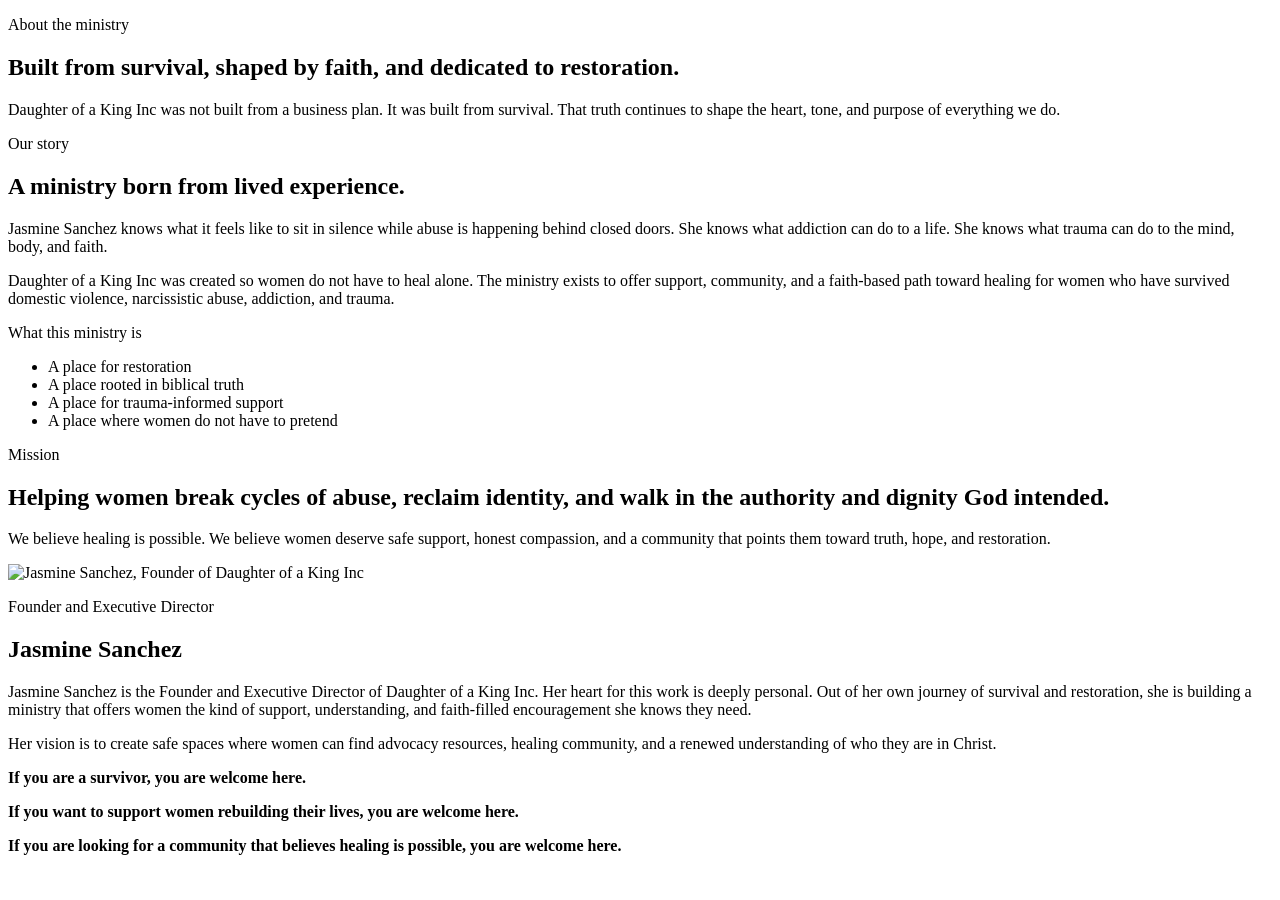
==== about.html @ ed988efc "Add files via upload" ====
<!DOCTYPE html>
<html lang="en">
<head>
<meta charset="UTF-8">
<meta name="viewport" content="width=device-width, initial-scale=1.0">

<title>About | Daughter of a King Inc</title>

<meta name="description" content="Learn the story and mission behind Daughter of a King Inc, a faith-based nonprofit supporting women healing from abuse, addiction, and trauma.">

<meta name="author" content="Daughter of a King Inc">

<link rel="canonical" href="https://doakministries.org/about">

<link rel="icon" type="image/png" href="/DOAK-Favicon.png">

<link rel="preconnect" href="https://fonts.googleapis.com">
<link rel="preconnect" href="https://fonts.gstatic.com" crossorigin>

<link href="https://fonts.googleapis.com/css2?family=Inter:wght@400;500;600;700&family=Cormorant+Garamond:wght@500;600;700&display=swap" rel="stylesheet">

<link rel="stylesheet" href="/css/styles.css">

<!-- Open Graph / Facebook -->
<meta property="og:title" content="About | Daughter of a King Inc">
<meta property="og:description" content="Learn about the mission of Daughter of a King and the heart behind helping women find healing, restoration, and freedom through faith.">
<meta property="og:type" content="website">
<meta property="og:url" content="https://doakministries.org/about">
<meta property="og:image" content="https://doakministries.org/images/opengraph_doaklogo.png">
<meta property="og:image:width" content="1200">
<meta property="og:image:height" content="630">

<!-- Twitter Cards -->
<meta name="twitter:card" content="summary_large_image">
<meta name="twitter:title" content="About | Daughter of a King Inc">
<meta name="twitter:description" content="Learn about the mission of Daughter of a King and the heart behind helping women find healing, restoration, and freedom through faith.">
<meta name="twitter:image" content="https://doakministries.org/images/opengraph_doaklogo.png">

<!-- Structured Data -->
<script type="application/ld+json">
{
 "@context": "https://schema.org",
 "@type": "AboutPage",
 "name": "About Daughter of a King Inc",
 "url": "https://doakministries.org/about",
 "isPartOf": {
   "@type": "WebSite",
   "name": "Daughter of a King Inc",
   "url": "https://doakministries.org"
 }
}
</script>

</head>
<body>
  <div class="site-shell">
    <div id="header"></div>

    <main>
      <section class="page-hero">
        <div class="container narrow centered">
          <p class="eyebrow">About the ministry</p>
          <h1>Built from survival, shaped by faith, and dedicated to restoration.</h1>
          <p class="lead">
            Daughter of a King Inc was not built from a business plan. It was built from survival.
            That truth continues to shape the heart, tone, and purpose of everything we do.
          </p>
        </div>
      </section>

      <section class="section">
        <div class="container split-grid about-grid">
          <div>
            <p class="section-label">Our story</p>
            <h2>A ministry born from lived experience.</h2>
            <p>
              Jasmine Sanchez knows what it feels like to sit in silence while abuse is happening behind closed doors.
              She knows what addiction can do to a life. She knows what trauma can do to the mind, body, and faith.
            </p>
            <p>
              Daughter of a King Inc was created so women do not have to heal alone. The ministry exists to offer
              support, community, and a faith-based path toward healing for women who have survived domestic violence,
              narcissistic abuse, addiction, and trauma.
            </p>
          </div>
          <aside class="panel soft-panel">
            <p class="section-label">What this ministry is</p>
            <ul class="feature-list compact">
              <li>A place for restoration</li>
              <li>A place rooted in biblical truth</li>
              <li>A place for trauma-informed support</li>
              <li>A place where women do not have to pretend</li>
            </ul>
          </aside>
        </div>
      </section>

      <section class="section section-tint">
        <div class="container narrow centered">
          <p class="section-label">Mission</p>
          <h2>Helping women break cycles of abuse, reclaim identity, and walk in the authority and dignity God intended.</h2>
          <p class="section-intro">
            We believe healing is possible. We believe women deserve safe support, honest compassion, and a community
            that points them toward truth, hope, and restoration.
          </p>
        </div>
      </section>

      <section class="section">
  <div class="container split-grid align-center">

    <div>
      <img src="images/JasminePhoto.jpg"
           alt="Jasmine Sanchez, Founder of Daughter of a King Inc"
           class="founder-photo">
    </div>

    <div>
      <p class="section-label">Founder and Executive Director</p>
      <h2>Jasmine Sanchez</h2>

      <p>
        Jasmine Sanchez is the Founder and Executive Director of Daughter of a King Inc.
        Her heart for this work is deeply personal. Out of her own journey of survival
        and restoration, she is building a ministry that offers women the kind of support,
        understanding, and faith-filled encouragement she knows they need.
      </p>

      <p>
        Her vision is to create safe spaces where women can find advocacy resources,
        healing community, and a renewed understanding of who they are in Christ.
      </p>

      <p><strong>If you are a survivor, you are welcome here.</strong></p>

      <p><strong>If you want to support women rebuilding their lives, you are welcome here.</strong></p>

      <p><strong>If you are looking for a community that believes healing is possible, you are welcome here.</strong></p>

    </div>

  </div>
</section>

<div id="footer"></div>

  </div>
  <script src="js/script.js"></script>

</body>
</html>
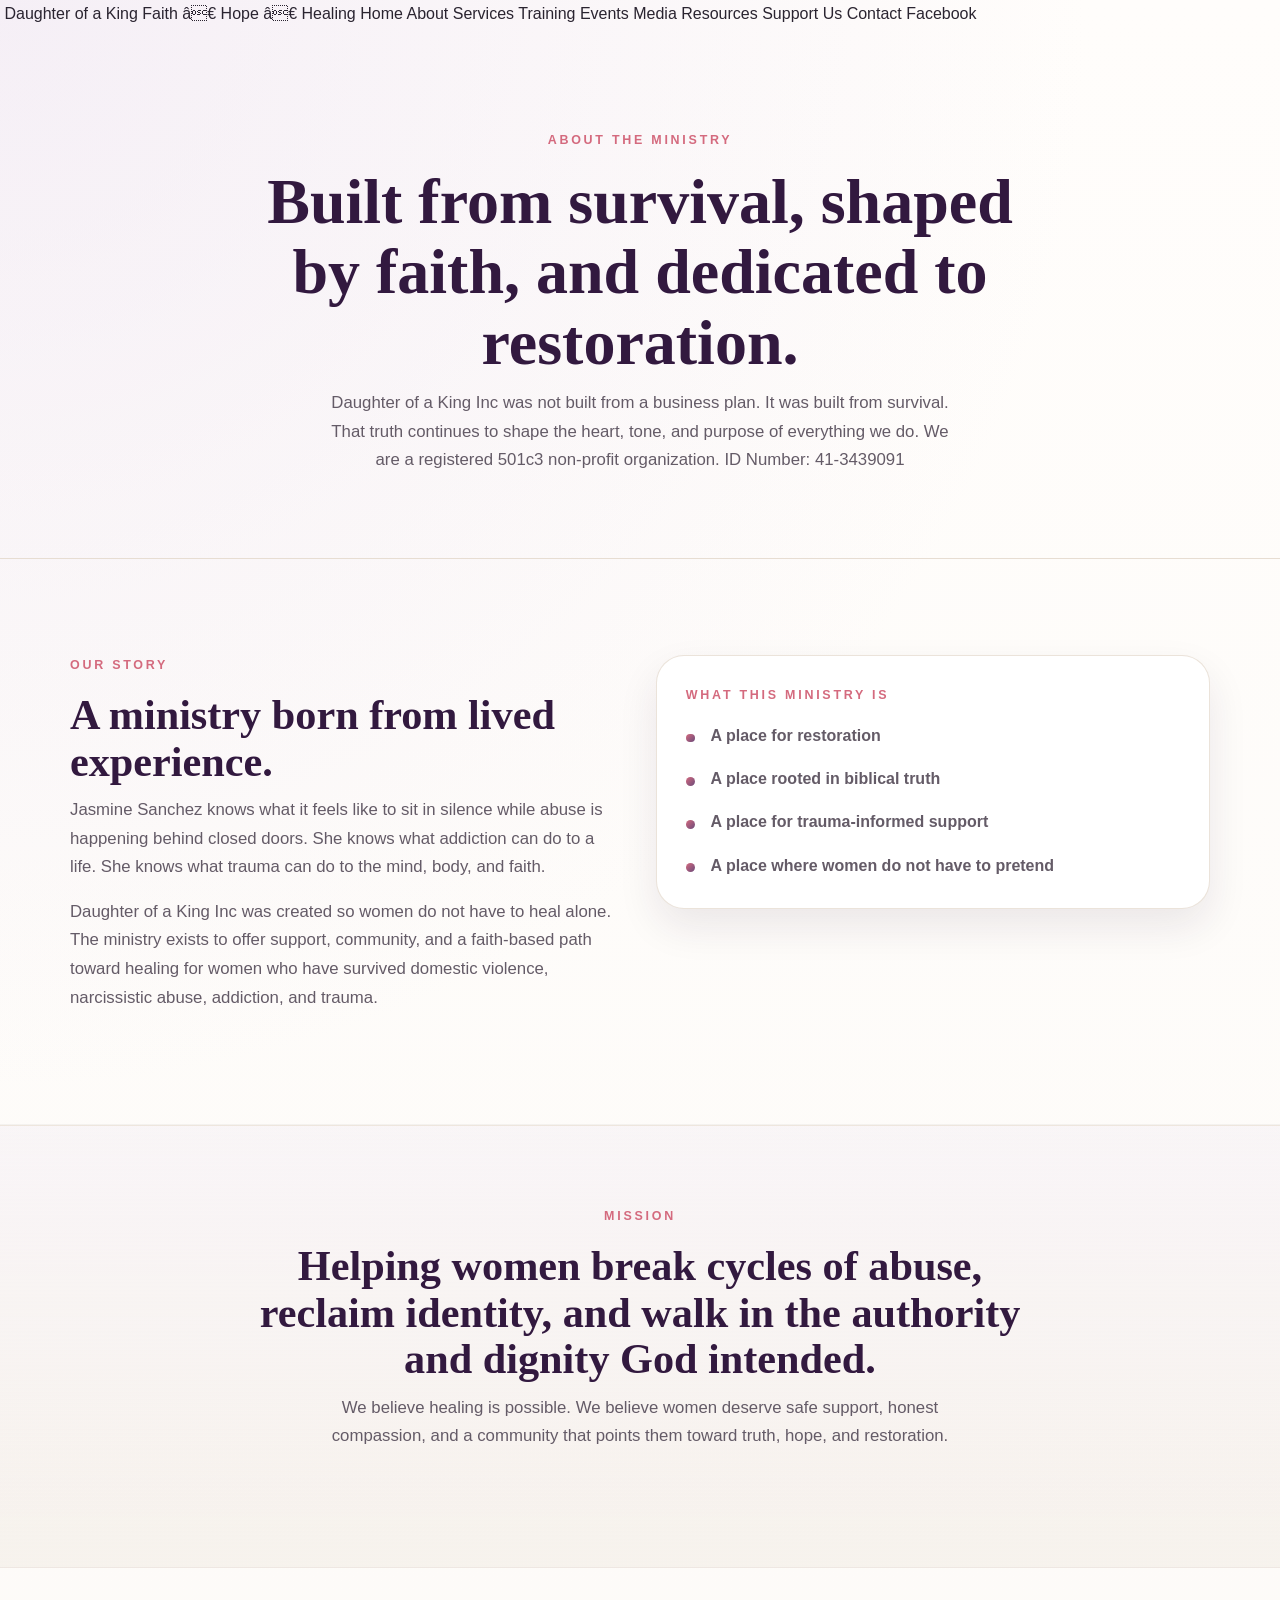
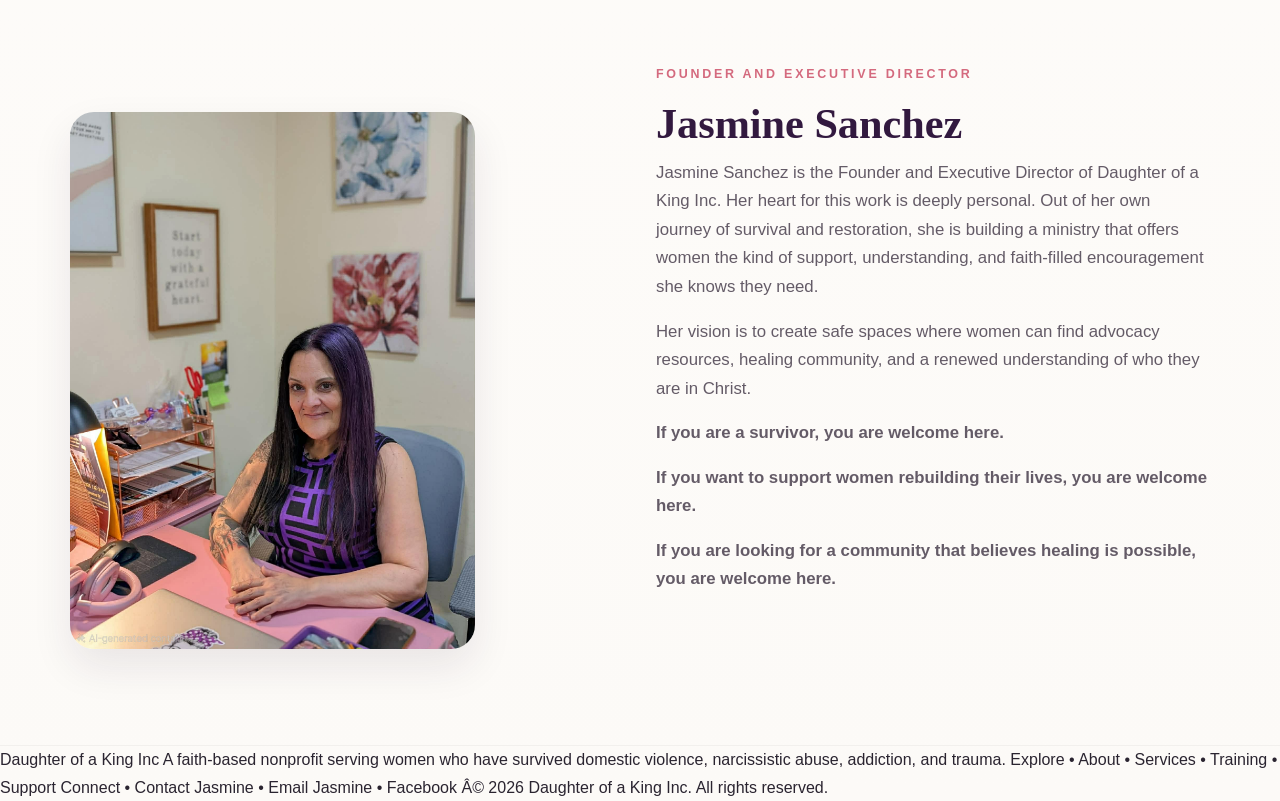
==== commit 15f88530: "Update about.html" ====
--- a/about.html
+++ b/about.html
@@ -63,7 +63,7 @@
           <h1>Built from survival, shaped by faith, and dedicated to restoration.</h1>
           <p class="lead">
             Daughter of a King Inc was not built from a business plan. It was built from survival.
-            That truth continues to shape the heart, tone, and purpose of everything we do.
+            That truth continues to shape the heart, tone, and purpose of everything we do. We are a registered 501c3 non-profit organization. ID Number: 41-3439091
           </p>
         </div>
       </section>
--- a/css/styles.css
+++ b/css/styles.css
@@ -0,0 +1,1038 @@
+:root {
+  --bg: #fcfaf7;
+  --surface: #ffffff;
+  --surface-alt: #f7f1f5;
+  --ink: #2a2430;
+  --muted: #645b67;
+  --brand: #6b4a7a;
+  --brand-deep: #32193f;
+  --brand-soft: #efe6f3;
+  --accent: #d46a7e;
+  --line: #e7ddd2;
+  --shadow: 0 18px 40px rgba(44, 24, 56, 0.09);
+  --radius-lg: 28px;
+  --radius-md: 24px;
+  --radius-sm: 18px;
+  --container: 1140px;
+}
+
+* {
+  box-sizing: border-box;
+}
+
+html {
+  scroll-behavior: smooth;
+}
+
+body {
+  margin: 0;
+  font-family: 'Inter', sans-serif;
+  color: var(--ink);
+  background:
+    radial-gradient(circle at top left, rgba(233, 222, 240, 0.45), transparent 40%),
+    linear-gradient(180deg, #fffdfb 0%, var(--bg) 100%);
+  line-height: 1.7;
+
+  -webkit-font-smoothing: antialiased;
+  text-rendering: optimizeLegibility;
+}
+
+a {
+  color: inherit;
+  text-decoration: none;
+}
+
+img {
+  max-width: 100%;
+  display: block;
+}
+
+.founder-photo {
+  width: 100%;
+  max-width: 440px;
+  margin-top: 3rem;
+}
+
+h1, h2, h3, h4 {
+  margin: 0 0 0.7rem;
+  line-height: 1.1;
+  font-family: 'Cormorant Garamond', serif;
+  color: var(--brand-deep);
+}
+
+h1 {
+  font-size: clamp(3rem, 5vw, 5.3rem);
+}
+
+h2 {
+  font-size: clamp(2.1rem, 3.3vw, 3.3rem);
+}
+
+h3 {
+  font-size: 1.7rem;
+}
+
+p {
+  margin: 0 0 1rem;
+  font-size: 1.05rem;
+  color: var(--muted);
+}
+
+ul {
+  margin: 0;
+  padding: 0;
+  list-style: none;
+}
+
+.site-shell {
+  min-height: 100vh;
+}
+
+.container {
+  width: min(var(--container), calc(100% - 2rem));
+  margin: 0 auto;
+}
+
+.narrow {
+  width: min(820px, 100%);
+}
+
+.centered {
+  text-align: center;
+  margin-left: auto;
+  margin-right: auto;
+}
+
+.site-header {
+  position: sticky;
+  top: 0;
+  z-index: 40;
+  background: rgba(252, 250, 247, 0.94);
+  backdrop-filter: blur(18px);
+  border-bottom: 1px solid rgba(231, 221, 210, 0.8);
+}
+
+.header-inner {
+  display: flex;
+  align-items: center;
+  justify-content: space-between;
+  gap: 2rem;
+  min-height: 88px;
+}
+
+/* ============================= */
+/* BRAND / LOGO AREA */
+/* ============================= */
+
+/* Container holding the logo and the text block */
+.brand {
+  display: flex;              /* Places logo and text side-by-side */
+  align-items: flex-start;   /* align text block with top of logo */
+  gap: 1.45rem;               /* Space between logo and title block */
+  min-width: fit-content;     /* Prevents the logo/text from collapsing */
+  flex-shrink: 0;             /* Prevents header nav from squeezing brand */
+}
+
+/* Logo image styling */
+.brand img {
+  width: 56px;                /* Fixed width so header height stays consistent */
+  height: 56px;               /* Keeps logo square */
+  object-fit: contain;        /* Ensures logo scales properly inside box */
+}
+
+
+/* ============================= */
+/* TITLE + TAGLINE BLOCK */
+/* ============================= */
+
+/* Wrapper around "Daughter of a King" and tagline */
+.brand-text {
+  display: flex;              /* Allows vertical stacking of title + tagline */
+  flex-direction: column;     /* Stack title above tagline */
+  align-items: center;        /* Center tagline under the title */
+  transform: translateY(2px);   /* subtle optical alignment adjustment */
+  min-width: 0;               /* Prevents overflow issues in flex layouts */
+}
+
+
+/* ============================= */
+/* MAIN TITLE */
+/* ============================= */
+
+/* "Daughter of a King" styling */
+.brand-name {
+  font-family: "Cormorant Garamond", serif; /* Elegant serif used across site */
+  font-size: 1.8rem;                         /* Large enough to feel like a brand */
+  font-weight: 600;                          /* Slightly bold for readability */
+  letter-spacing: 0.02em;                    /* Subtle spacing for premium feel */
+  color: var(--brand-deep);                  /* Primary dark purple brand color */
+  text-align: center;                        /* Ensures title centers above tagline */
+  white-space: nowrap;                       /* Prevents line break between words */
+  line-height: 1.05;                         /* Tightens vertical spacing above tagline */
+}
+
+
+/* ============================= */
+/* TAGLINE */
+/* ============================= */
+
+/* "Faith ✿ Hope ✿ Healing" line */
+.brand-tag {
+  font-size: 0.72rem;        /* Smaller than title to create hierarchy */
+  letter-spacing: 0.09em;    /* Wide spacing for feminine / airy feel */
+  color: var(--accent);      /* Soft pink accent color */
+  margin-top: 1px;           /* Small gap between title and tagline */
+  text-align: center;        /* Keeps tagline perfectly centered */
+}
+
+
+/* ============================= */
+/* FLOWER SEPARATORS */
+/* ============================= */
+
+/* Decorative flower between Faith / Hope / Healing */
+.flower {
+  color: var(--brand-deep);  /* Uses dark purple to balance pink text */
+  font-size: 0.75em;         /* Slightly smaller so flowers don't dominate */
+  margin: 0 5px;             /* Horizontal spacing around flower */
+  opacity: 0.65;             /* Softens decoration so text remains primary */
+}
+
+/* ============================= */
+/* TOP NAVIGATION */
+/* ============================= */
+
+.site-nav {
+  display: flex;            /* Places navigation links in a horizontal row */
+  align-items: center;      /* Vertically centers links within nav container */
+  gap: 1.1rem;              /* Space between navigation links */
+  flex-wrap: nowrap;        /* Prevents nav items from wrapping to a second line */
+}
+
+.site-nav a {
+  font-weight: 600;
+  font-size: 0.96rem;
+  color: var(--muted);
+  position: relative;
+  transition: color 0.2s ease;
+}
+
+.site-nav a:hover,
+.site-nav a.active {
+  color: var(--brand);
+}
+
+.site-nav a.active::after,
+.site-nav a:hover::after {
+  content: '';
+  position: absolute;
+  left: 0;
+  bottom: -0.35rem;
+  width: 100%;
+  height: 2px;
+  background: linear-gradient(90deg, var(--accent), var(--brand));
+  border-radius: 999px;
+}
+
+.menu-toggle {
+  display: none;
+  background: transparent;
+  border: 0;
+  padding: 0;
+  cursor: pointer;
+}
+
+.menu-toggle span {
+  display: block;
+  width: 24px;
+  height: 2px;
+  background: var(--brand-deep);
+  margin: 5px 0;
+  border-radius: 999px;
+}
+
+.hero-section,
+.page-hero {
+  padding: 6.4rem 0 4.2rem;
+  border-bottom: 1px solid var(--line);
+}
+
+.hero-grid {
+  display: grid;
+  grid-template-columns: minmax(0, 1.25fr) minmax(320px, 0.75fr);
+  gap: 2rem;
+  align-items: center;
+}
+
+.eyebrow,
+.section-label {
+  text-transform: uppercase;
+  letter-spacing: 0.22em;
+  font-size: 0.78rem;
+  font-weight: 700;
+  color: var(--accent);
+  margin-bottom: 1rem;
+}
+
+.lead,
+.section-intro {
+  font-size: 1.05rem;
+  max-width: 640px;
+  margin-left: auto;
+  margin-right: auto;
+}
+
+.hero-copy .lead {
+  max-width: 700px;
+}
+
+.hero-actions,
+.cta-actions {
+  display: flex;
+  flex-wrap: wrap;
+  gap: 0.9rem;
+  margin-top: 2rem;
+}
+
+.btn {
+  display: inline-flex;
+  align-items: center;
+  justify-content: center;
+  padding: 0.95rem 1.4rem;
+  border-radius: 999px;
+  font-weight: 700;
+  letter-spacing: 0.01em;
+  transition: transform 0.2s ease, box-shadow 0.2s ease, background 0.2s ease;
+}
+
+.btn:hover {
+  transform: translateY(-1px);
+}
+
+.btn-primary {
+  background: linear-gradient(135deg, var(--brand), var(--brand-deep));
+  color: #fff;
+  box-shadow: var(--shadow);
+}
+
+.btn-secondary {
+  background: rgba(79, 47, 97, 0.08);
+  color: var(--brand);
+  border: 1px solid rgba(79, 47, 97, 0.14);
+}
+
+.btn-full {
+  width: 100%;
+}
+
+.hero-card,
+.panel,
+.card,
+.cta-card,
+.list-panel,
+.soft-panel,
+.accent-panel,
+.mini-card {
+  border-radius: var(--radius-lg);
+}
+
+.hero-card {
+  position: relative;
+  background: linear-gradient(180deg, rgba(255,255,255,0.96), rgba(247, 241, 250, 0.96));
+  padding: 2rem;
+  box-shadow: var(--shadow);
+  border: 1px solid rgba(233, 222, 240, 0.9);
+}
+
+.quote-mark {
+  font-family: 'Cormorant Garamond', serif;
+  font-size: 5rem;
+  line-height: 0.7;
+  color: rgba(79, 47, 97, 0.18);
+  margin-bottom: 1rem;
+}
+
+.quote-attribution {
+  font-weight: 700;
+  color: var(--brand);
+  margin-bottom: 0;
+}
+
+.section {
+  padding: 6rem 0;
+  border-bottom: 1px solid rgba(0,0,0,0.04);
+}
+
+.section-tint {
+  background: linear-gradient(180deg, rgba(233, 222, 240, 0.22), rgba(244, 238, 231, 0.68));
+  border-top: 1px solid rgba(231, 221, 210, 0.55);
+  border-bottom: 1px solid rgba(231, 221, 210, 0.55);
+}
+
+/* New purple section on index.html */
+
+.section-purple {
+  background:
+    radial-gradient(circle at top, rgba(255,255,255,0.08), transparent 55%),
+    linear-gradient(
+      180deg,
+      rgba(107, 74, 122, 0.85) 0%,
+      var(--brand) 40%,
+      var(--brand-deep) 100%
+    );
+
+  border-top: 1px solid rgba(255,255,255,0.12);
+  border-bottom: 1px solid rgba(255,255,255,0.12);
+}
+
+.section-purple h2 {
+  color: #ffffff;
+}
+
+.section-purple .section-label {
+  color: var(--accent);
+  text-shadow:
+    0 1px 0 rgba(50, 25, 63, 0.6),
+    0 2px 3px rgba(50, 25, 63, 0.35);
+}
+
+/* white text for intro text in the section */
+.section-purple > .container > p {
+  color: rgba(255,255,255,0.85);
+}
+
+/* cards stay white */
+.section-purple .card {
+  background: var(--surface);
+  color: var(--ink);
+}
+
+/* restore normal text color inside cards */
+.section-purple .card p {
+  color: var(--muted);
+}
+
+.section-heading {
+  margin-bottom: 2rem;
+}
+
+/* End New purple section on index.html */
+
+.cards {
+  display: grid;
+  gap: 1.35rem;
+}
+
+.three-up {
+  grid-template-columns: repeat(3, minmax(0, 1fr));
+}
+
+.card,
+.panel,
+.list-panel,
+.soft-panel {
+  background: var(--surface);
+  box-shadow: var(--shadow);
+  border: 1px solid rgba(231, 221, 210, 0.82);
+}
+
+.card {
+  padding: 1.65rem;
+}
+
+.card h2,
+.card h3 {
+  font-size: 1.9rem;
+}
+
+.split-grid,
+.footer-grid {
+  display: grid;
+  gap: 2rem;
+}
+
+.split-grid {
+  grid-template-columns: repeat(2, minmax(0, 1fr));
+  align-items: start;
+}
+
+/* Founder section */
+
+.founder-photo {
+  width: 100%;
+  max-width: 405px;
+  border-radius: var(--radius-md);
+  box-shadow: var(--shadow);
+}
+
+/* improve vertical rhythm in founder text */
+
+.split-grid.align-start h2 {
+  margin-top: 0.35rem;
+}
+
+.split-grid.align-start p {
+  margin-bottom: 1.1rem;
+}
+
+/* emphasize welcome lines */
+
+.split-grid.align-start p strong {
+  color: var(--brand-deep);
+  font-weight: 600;
+    display: block;
+    margin-top: 1rem;
+}
+
+.align-start {
+  align-items: start;
+}
+
+.list-panel,
+.soft-panel,
+.panel {
+  padding: 1.8rem;
+}
+
+.feature-list {
+  display: grid;
+  gap: 1rem;
+}
+
+.feature-list li {
+  position: relative;
+  padding-left: 1.55rem;
+  color: var(--muted);
+  font-weight: 500;
+}
+
+.feature-list li::before {
+  content: '';
+  position: absolute;
+  left: 0;
+  top: 0.72rem;
+  width: 0.55rem;
+  height: 0.55rem;
+  border-radius: 999px;
+  background: linear-gradient(135deg, var(--accent), var(--brand));
+}
+
+.compact li {
+  font-weight: 600;
+}
+
+.accent-panel {
+  background: linear-gradient(135deg, var(--brand) 0%, var(--brand-deep) 100%);
+  color: rgba(255,255,255,0.9);
+  padding: 2rem;
+  box-shadow: 0 18px 40px rgba(79, 47, 97, 0.25);
+  border: 1px solid rgba(255,255,255,0.15);
+}
+
+.accent-panel h2,
+.accent-panel p,
+.accent-panel .text-link {
+  color: #fff;
+}
+
+.accent-panel .section-label {
+  color: var(--accent);
+    text-shadow:
+    0 1px 0 rgba(50, 25, 63, 0.6),
+    0 2px 4px rgba(50, 25, 63, 0.35);
+}
+
+.light {
+  color: rgba(255, 255, 255, 0.74);
+}
+
+.cta-card {
+  background: linear-gradient(135deg, rgba(255,255,255,0.96), rgba(244, 238, 231, 0.96));
+  box-shadow: var(--shadow);
+  border: 1px solid rgba(231, 221, 210, 0.88);
+  padding: 2rem;
+  display: grid;
+  grid-template-columns: 1.4fr auto;
+  gap: 1.5rem;
+  align-items: center;
+}
+
+.text-link {
+  color: var(--brand);
+  font-weight: 700;
+  display: inline-block;
+  margin-top: 0.5rem;
+}
+
+.stacked-cards {
+  display: grid;
+  gap: 1rem;
+}
+
+.mini-card {
+  background: var(--surface);
+  border: 1px solid rgba(231, 221, 210, 0.78);
+  box-shadow: var(--shadow);
+  padding: 1.1rem 1.2rem;
+  color: var(--muted);
+}
+
+.site-footer {
+  padding: 3.4rem 0;
+  border-top: 1px solid rgba(231, 221, 210, 0.82);
+  background: rgba(255,255,255,0.68);
+}
+
+.footer-grid {
+  grid-template-columns: 1.4fr 1fr 1fr;
+}
+
+.footer-grid h3,
+.footer-grid h4 {
+  margin-bottom: 0.8rem;
+}
+
+.footer-links {
+  display: grid;
+  gap: 0.65rem;
+}
+
+.footer-links a {
+  color: var(--muted);
+}
+
+.footer-links a:hover {
+  color: var(--brand);
+}
+
+.footer-bottom {
+  border-top: 1px solid rgba(0,0,0,0.08);
+  margin-top: 2rem;
+  padding-top: 1.5rem;
+  text-align: center;
+  font-size: 0.9rem;
+  color: #747474;
+}
+
+.footer-bottom .footer-copyright {
+  font-size: 0.7rem;
+  color: #a9a1b0;
+}
+
+/* ======================================================
+   CONTACT FORM STYLING
+   Styles for the DOAK Ministries contact page form
+   ====================================================== */
+
+
+/* Form group spacing
+   Controls spacing between each field block */
+.contact-form .form-group{
+  margin-bottom:1.5rem;
+}
+
+
+/* Form labels
+   Ensures labels sit above inputs and are readable */
+.contact-form label{
+  display:block;
+  margin-bottom:6px;
+  font-weight:600;
+}
+
+
+/* Text inputs and textarea fields
+   Ensures consistent width and spacing */
+.contact-form input,
+.contact-form textarea{
+  width:100%;
+  padding:12px;
+  border:1px solid var(--line);
+  border-radius:6px;
+  font-family:inherit;
+}
+
+
+/* Textarea behavior
+   Allows vertical resizing but prevents horizontal distortion */
+.contact-form textarea{
+  resize:vertical;
+}
+
+/* ======================================================
+   CONTACT PAGE CONTEXT TEXT
+   Support message above the form
+   ====================================================== */
+
+.contact-context{
+  margin:0 auto 2rem auto;
+  max-width:650px;
+  line-height:1.7;
+  color:#444;
+  text-align:center; /* Center all text inside this block */
+}
+
+.contact-context p{
+  margin-bottom:1rem;
+}
+
+.contact-reassurance{
+  font-weight:600;
+}
+
+.contact-hotline{
+  font-size:.95rem;
+  color:#555;
+}
+
+/* ======================================================
+   MEDIA START
+   ====================================================== */
+
+@media (max-width: 980px) {
+  .site-nav {
+    position: absolute;
+    top: calc(100% + 0.4rem);
+    left: 1rem;
+    right: 1rem;
+    display: none;
+    flex-direction: column;
+    align-items: flex-start;
+    padding: 3rem;
+    background: rgba(255,255,255,0.98);
+    border: 1px solid rgba(231, 221, 210, 0.95);
+    border-radius: 18px;
+    box-shadow: var(--shadow);
+  }
+
+  .site-nav.open {
+    display: flex;
+  }
+
+  .menu-toggle {
+    display: block;
+  }
+
+  .hero-grid,
+  .split-grid,
+  .cta-card,
+  .footer-grid,
+  .three-up {
+    grid-template-columns: 1fr;
+  }
+
+  .header-inner {
+    min-height: 78px;
+    position: relative;
+  }
+}
+
+/* =========================================================
+   MOBILE STYLES
+   Applies to screens 720px and smaller
+   This controls spacing, typography, and layout adjustments
+   for phones so the site remains readable and balanced.
+   ========================================================= */
+
+@media (max-width: 720px) {
+
+  /* -------------------------------------------------------
+     HERO SECTION SPACING
+     Reduce top/bottom padding so the hero fits better
+     on small screens without excessive whitespace
+  ------------------------------------------------------- */
+  .hero-section,
+  .page-hero {
+    padding: 4.5rem 0 2.8rem;
+  }
+
+
+  /* -------------------------------------------------------
+     STANDARD SECTION SPACING
+     Slightly tighter than desktop to keep content flowing
+  ------------------------------------------------------- */
+  .section {
+    padding: 3rem 0;
+  }
+
+
+  /* -------------------------------------------------------
+     MAIN HERO TITLE (H1)
+     Uses clamp so text scales nicely across phones
+     Prevents text from becoming too large or too small
+  ------------------------------------------------------- */
+  h1 {
+    font-size: clamp(2.4rem, 11vw, 3.8rem);
+  }
+
+
+  /* -------------------------------------------------------
+     SECONDARY HEADINGS (H2)
+     Keeps visual hierarchy under the hero heading
+  ------------------------------------------------------- */
+  h2 {
+    font-size: clamp(1.9rem, 7vw, 2.5rem);
+  }
+
+
+  /* -------------------------------------------------------
+     BUTTONS
+     Make buttons full width on mobile for easier tapping
+     (standard mobile UX pattern)
+  ------------------------------------------------------- */
+  .btn,
+  .btn-full {
+    width: 100%;
+  }
+
+
+  /* -------------------------------------------------------
+     HERO BUTTON STACKING
+     Stack buttons vertically instead of side-by-side
+     to prevent crowding on narrow screens
+  ------------------------------------------------------- */
+  .hero-actions,
+  .cta-actions {
+    flex-direction: column;
+    align-items: stretch;
+    gap: 0.75rem;
+  }
+
+
+  /* =======================================================
+     HEADER / BRAND ADJUSTMENTS
+     These tweaks improve the balance of the logo, title,
+     and hamburger menu on phones.
+     ======================================================= */
+
+
+  /* -------------------------------------------------------
+     LOGO SIZE
+     Desktop uses ~56px which is large for phones.
+     Reduce slightly so text and menu align better.
+  ------------------------------------------------------- */
+  .brand img {
+    width: 44px;
+    height: 44px;
+    object-fit: contain;
+  }
+
+  /* -------------------------------------------------------
+     BRAND CONTAINER
+     Reduce space between logo and text for tighter layout
+  ------------------------------------------------------- */
+  .brand {
+    display: flex;
+    gap: 0.7rem;
+    align-items: center;
+  }
+
+  /* -------------------------------------------------------
+     SITE NAME
+     Slightly smaller on phones to avoid wrapping
+  ------------------------------------------------------- */
+  .brand-name {
+    font-size: 1.rem;
+  }
+
+  /* -------------------------------------------------------
+     TAGLINE (Faith ✿ Hope ✿ Healing)
+     Smaller and slightly tighter spacing for readability
+  ------------------------------------------------------- */
+  .brand-tag {
+    font-size: 0.65rem;
+    letter-spacing: 0.10em;
+    margin-top: 2px;
+    text-align: center;
+  }
+
+  /* -------------------------------------------------------
+     BRAND TEXT STACKING
+     Keeps title + tagline visually compact
+  ------------------------------------------------------- */
+  .brand-text {
+    height: 44px;                /* match logo height */
+    display: flex;
+    flex-direction: column;
+    justify-content: center;     /* center stack instead of stretching */
+    line-height: 1.1;
+    transform: none;            /* remove desktop optical offset */
+  }
+
+
+  /* -------------------------------------------------------
+     CARD COMPONENT SPACING
+     Reduce padding so cards feel proportional on phones
+  ------------------------------------------------------- */
+  .hero-card,
+  .card,
+  .panel,
+  .cta-card,
+  .list-panel,
+  .soft-panel,
+  .accent-panel {
+    padding: 1.35rem;
+  }
+
+}
+
+/* Contact page grid */
+
+.contact-grid {
+display:grid;
+grid-template-columns:repeat(2,1fr);
+gap:25px;
+}
+
+/* Equal height cards */
+
+.contact-card {
+display:flex;
+flex-direction:column;
+}
+
+/* Push buttons to bottom */
+
+.contact-card .btn {
+margin-top:auto;
+}
+
+/* Button hover */
+
+.btn {
+transition: transform .25s ease, box-shadow .25s ease, background .25s ease;
+}
+
+.btn:hover {
+transform:translateY(-2px);
+box-shadow:0 8px 18px rgba(0,0,0,.15);
+}
+
+/* Card hover */
+
+.card {
+transition:transform .25s ease, box-shadow .25s ease;
+}
+
+.card:hover {
+transform:translateY(-4px);
+box-shadow:0 14px 30px rgba(0,0,0,.15);
+background:#fff9fb;
+}
+
+/* ============================= */
+/* Contact Page Button Alignment */
+/* ============================= */
+
+/* Ensure buttons align at bottom of cards */
+.contact-card {
+display:flex;
+flex-direction:column;
+}
+
+.contact-card .btn {
+margin-top:auto;
+}
+
+/* Center button content */
+.btn-full{
+display:flex;
+justify-content:center;
+align-items:center;
+text-align:center;
+}
+
+/* Smooth hover animation */
+.btn{
+transition:all .25s ease;
+}
+
+/* Button hover lift */
+.btn:hover{
+transform:translateY(-2px);
+box-shadow:0 8px 18px rgba(0,0,0,.15);
+}
+
+/* Improve secondary button styling */
+.btn-secondary{
+background:#ece9ef;
+color:#3c2447;
+border:1px solid #e0d9e7;
+}
+
+/* Purple hover state */
+.btn-secondary:hover{
+background:#5b3a6d;
+color:white;
+border-color:#5b3a6d;
+}
+
+/* CONTACT PAGE CONTENT CENTERING */
+
+.contact-card {
+display:flex;
+flex-direction:column;
+align-items:center;
+text-align:center;
+}
+
+.contact-card h3,
+.contact-card p,
+.contact-card .section-label {
+text-align:center;
+max-width:90%;
+}
+
+.contact-card .btn{
+margin-top:auto;
+align-self:center;
+}
+
+/* Premium card hover effect */
+
+.card {
+transition: transform .25s ease, box-shadow .25s ease, border-color .25s ease;
+}
+
+.card:hover {
+transform: translateY(-6px);
+box-shadow: 0 22px 48px rgba(44, 24, 56, 0.18);
+border-color: rgba(79, 47, 97, 0.35);
+}
+
+/* Contact card layout polish */
+
+.contact-grid {
+display:grid;
+grid-template-columns:repeat(2,1fr);
+gap:25px;
+}
+
+.contact-card {
+display:flex;
+flex-direction:column;
+height:100%;
+}
+
+.contact-card p {
+margin-bottom:1.2rem;
+}
+
+.contact-card .btn {
+margin-top:auto;
+}
+
+/* Contact cards mobile layout */
+
+@media (max-width: 768px) {
+
+.contact-grid {
+grid-template-columns: 1fr;
+}
+
+}
+
+.section.section-tint {
+padding-top: 80px;
+padding-bottom: 100px;
+}
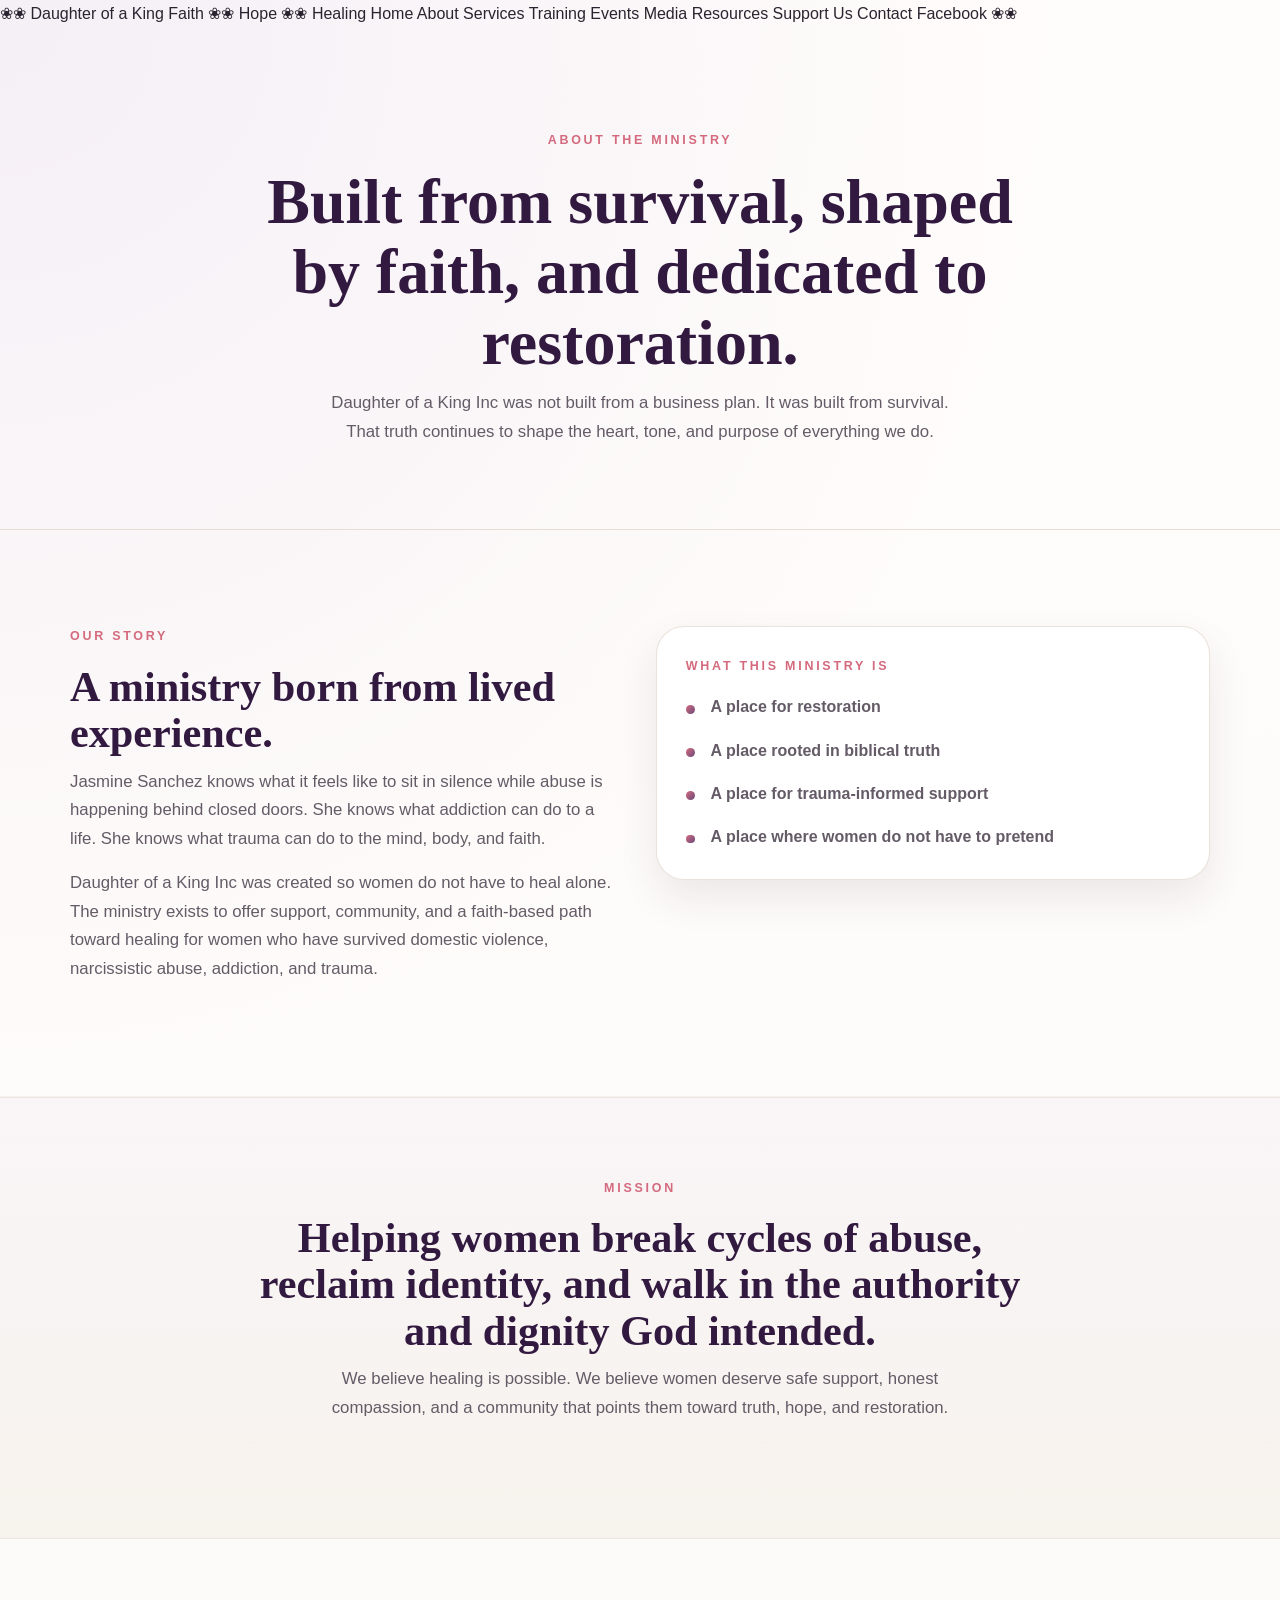
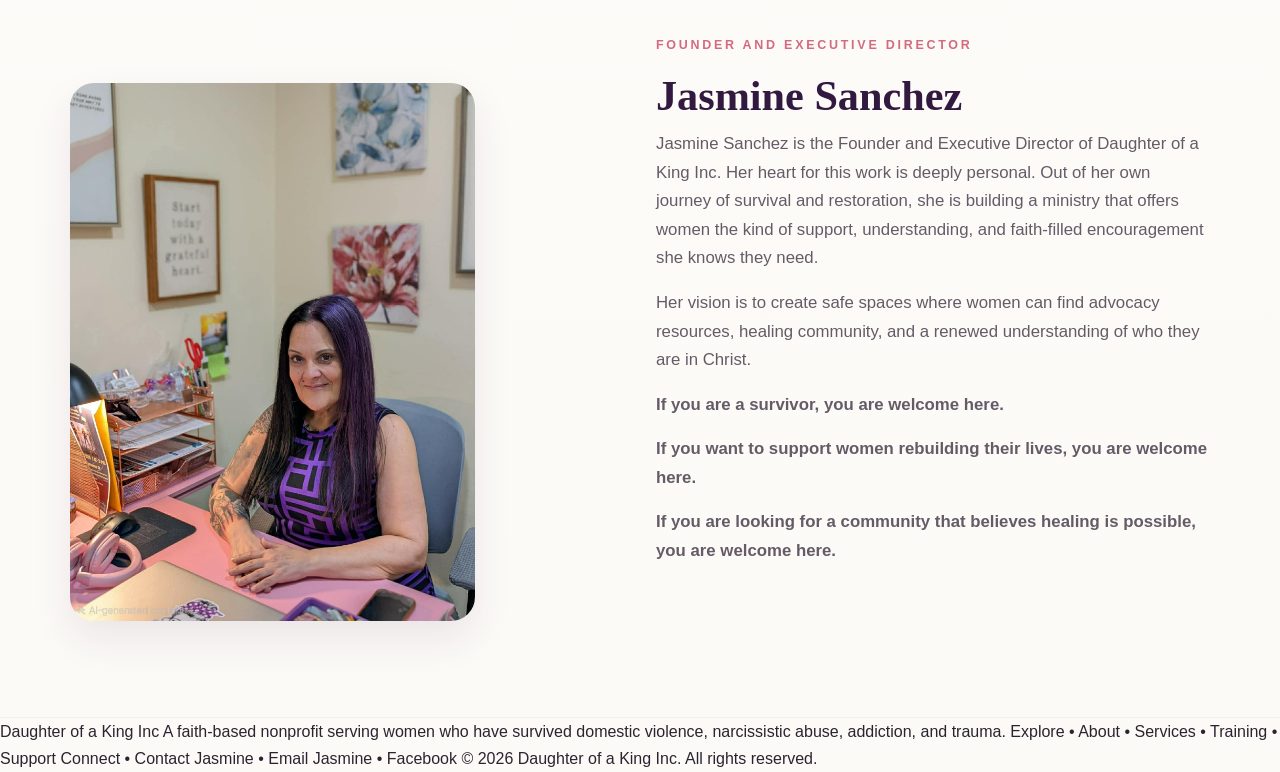
==== commit 75e1db30: "Update about.html" ====
--- a/about.html
+++ b/about.html
@@ -63,7 +63,7 @@
           <h1>Built from survival, shaped by faith, and dedicated to restoration.</h1>
           <p class="lead">
             Daughter of a King Inc was not built from a business plan. It was built from survival.
-            That truth continues to shape the heart, tone, and purpose of everything we do. We are a registered 501c3 non-profit organization. ID Number: 41-3439091
+            That truth continues to shape the heart, tone, and purpose of everything we do.
           </p>
         </div>
       </section>
--- a/css/styles.css
+++ b/css/styles.css
@@ -832,7 +832,7 @@
      Slightly smaller on phones to avoid wrapping
   ------------------------------------------------------- */
   .brand-name {
-    font-size: 1.rem;
+    font-size: 1.25rem;
   }
 
   /* -------------------------------------------------------
@@ -1036,3 +1036,22 @@
 padding-top: 80px;
 padding-bottom: 100px;
 }
+
+.site-header {
+  position: sticky;
+  top: 0;
+  z-index: 9999;
+}
+
+.header-inner,
+.brand,
+.site-nav,
+.site-nav a {
+  position: relative;
+  z-index: 10000;
+  pointer-events: auto;
+}
+
+.site-nav a {
+  cursor: pointer;
+}
